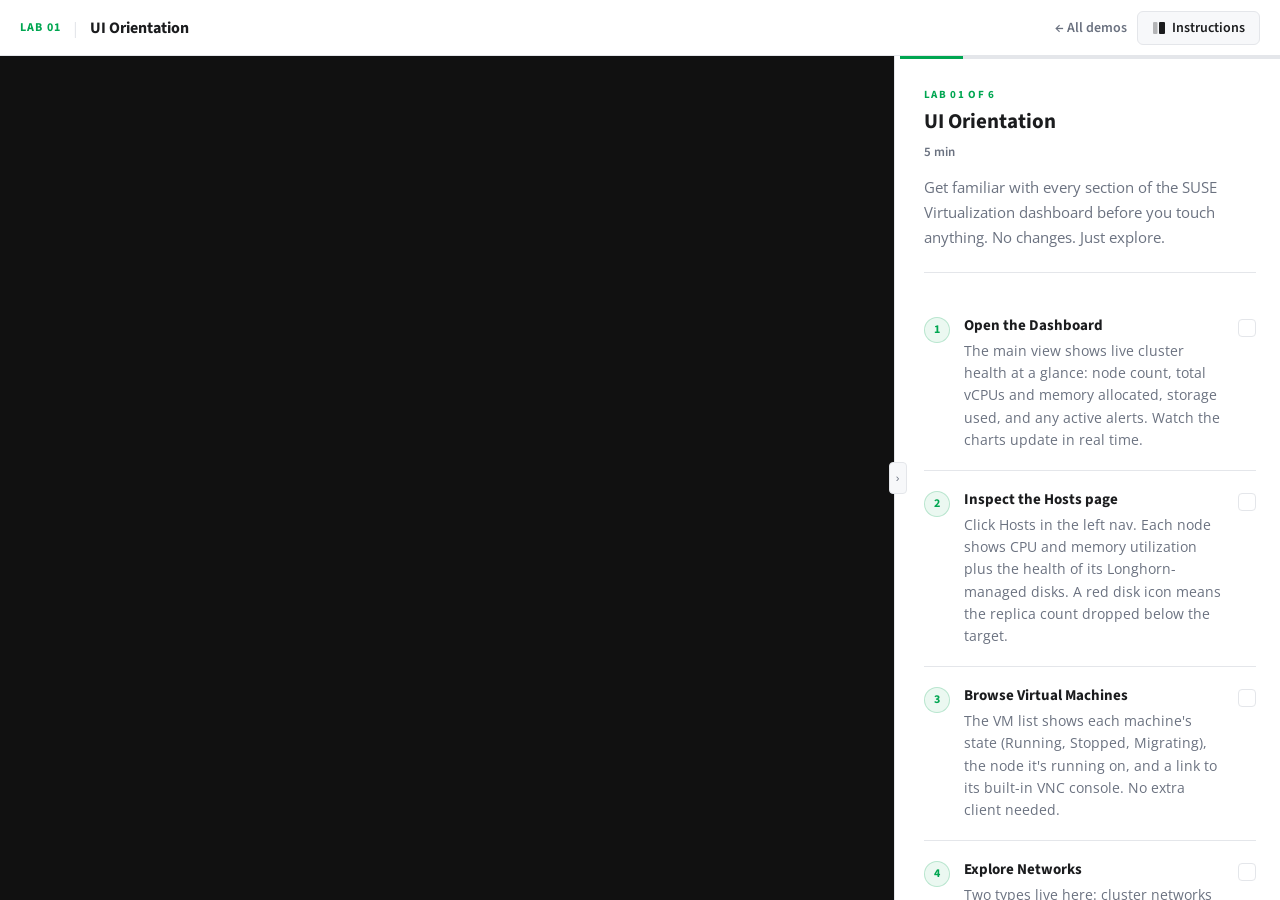
==== lab.html @ 42bbb815 "style: remove SUSE logo from lab topbar, keep on index" ====
<!DOCTYPE html>
<html lang="en">
<head>
  <meta charset="UTF-8">
  <meta name="viewport" content="width=device-width, initial-scale=1.0">
  <title>Lab: SUSE Virtualization</title>
  <link rel="preconnect" href="https://fonts.googleapis.com">
  <link rel="preconnect" href="https://fonts.gstatic.com" crossorigin>
  <link href="https://fonts.googleapis.com/css2?family=Source+Sans+Pro:wght@400;600;700&family=Open+Sans:wght@400;500;600&display=swap" rel="stylesheet">
  <link rel="stylesheet" href="css/lab.css">
</head>
<body>

<div class="lab-shell">

  <!-- ── Top bar ──────────────────────────────────────────── -->
  <header class="lab-topbar">
    <div class="lab-topbar-center">
      <span class="lab-topbar-num" id="js-topbar-num"></span>
      <span class="lab-topbar-sep">|</span>
      <span class="lab-topbar-title" id="js-topbar-title"></span>
    </div>
    <div class="lab-topbar-actions">
      <a href="index.html#demos" class="lab-back-link">← All demos</a>
      <button class="lab-toggle-btn panel-open" id="js-toggle" aria-label="Toggle instructions">
        <svg width="14" height="14" viewBox="0 0 14 14" fill="none" xmlns="http://www.w3.org/2000/svg">
          <rect x="8.5" y="1" width="4.5" height="12" rx="1" fill="currentColor" opacity="0.3"/>
          <rect x="1" y="1" width="6" height="12" rx="1" fill="currentColor"/>
        </svg>
        Instructions
      </button>
    </div>
  </header>

  <!-- ── Body ─────────────────────────────────────────────── -->
  <div class="lab-body">

    <!-- Left: Storylane demo -->
    <div class="lab-frame-area">
      <div class="lab-placeholder" id="js-placeholder">
        <div class="placeholder-card">
          <div class="placeholder-icon">🎬</div>
          <div class="placeholder-title">Demo coming soon</div>
          <p class="placeholder-body">This interactive demo is being recorded. Follow the instructions on the right to preview the flow, then check back once it goes live.</p>
          <a href="index.html#demos" class="placeholder-cta">← Browse all demos</a>
        </div>
      </div>
      <iframe id="js-iframe" class="lab-iframe" src="" allowfullscreen allow="clipboard-write" style="display:none"></iframe>
    </div>

    <!-- Resize handle + collapse button -->
    <div class="lab-resize-handle" id="js-resize">
      <button class="handle-collapse-btn" id="js-collapse" title="Toggle instructions">›</button>
    </div>

    <!-- Right: Instructions panel -->
    <aside class="lab-panel" id="js-panel">
      <div class="panel-progress">
        <div class="panel-progress-fill" id="js-progress" style="width:0%"></div>
      </div>
      <div class="lab-panel-scroll">
        <div class="lab-panel-inner">

          <div class="panel-header">
            <div class="panel-num" id="js-num"></div>
            <div class="panel-title" id="js-title"></div>
            <div class="panel-meta">
              <span class="panel-duration" id="js-duration"></span>
            </div>
            <p class="panel-intro" id="js-intro"></p>
          </div>

          <ol class="lab-steps" id="js-steps"></ol>

          <div class="panel-footer">
            <a href="index.html#demos" class="panel-back">← Back to all demos</a>
            <div class="panel-nav">
              <a href="#" class="panel-nav-btn prev" id="js-prev" hidden>← Previous</a>
              <a href="#" class="panel-nav-btn next" id="js-next" hidden>Next lab →</a>
            </div>
          </div>

        </div>
      </div>
    </aside>

  </div>
</div>

<script>
const LABS = {
  '01': {
    title: 'UI Orientation',
    duration: '5 min',
    storylaneUrl: 'https://demo.suse.com/share/hmtrnbp4ng4d',
    intro: 'Get familiar with every section of the SUSE Virtualization dashboard before you touch anything. No changes. Just explore.',
    steps: [
      {
        title: 'Open the Dashboard',
        body: 'The main view shows live cluster health at a glance: node count, total vCPUs and memory allocated, storage used, and any active alerts. Watch the charts update in real time.'
      },
      {
        title: 'Inspect the Hosts page',
        body: 'Click Hosts in the left nav. Each node shows CPU and memory utilization plus the health of its Longhorn-managed disks. A red disk icon means the replica count dropped below the target.'
      },
      {
        title: 'Browse Virtual Machines',
        body: 'The VM list shows each machine\'s state (Running, Stopped, Migrating), the node it\'s running on, and a link to its built-in VNC console. No extra client needed.'
      },
      {
        title: 'Explore Networks',
        body: 'Two types live here: cluster networks (bound to a physical NIC on each node) and VM networks (VLAN-tagged, delivered to VMs via Multus). You\'ll create both of these in Lab 03.'
      },
      {
        title: 'Check Volumes and Images',
        body: 'Volumes are Longhorn-backed PVCs, one per VM disk. Images are the base qcow2 or ISO files VMs boot from. You can upload new images here at any time.'
      }
    ]
  },
  '02': {
    title: 'Create Your First VM',
    duration: '10 min',
    storylaneUrl: null,
    intro: 'Spin up a Linux or Windows VM from scratch, inject your SSH key via cloud-init, access it through the built-in VNC console, and verify it\'s running exactly to spec.',
    steps: [
      {
        title: 'Pick an image and set resources',
        body: 'Go to Virtual Machines and click Create. Select a qcow2 image for Linux or an ISO for Windows Server. Set the vCPU count and memory to match your workload.'
      },
      {
        title: 'Choose a storage class',
        body: 'Longhorn clones the image into a new PVC automatically. Select a 2-replica class for dev or a 3-replica class for production. The replica count determines how many node failures you can survive.'
      },
      {
        title: 'Inject cloud-init',
        body: 'Paste your SSH public key into the SSH Keys field. Add cloud-init user-data under the Advanced tab to set the hostname, install packages, or run a startup script.'
      },
      {
        title: 'Access via the VNC console',
        body: 'While the VM boots, click the VNC Console button on the VM detail page. You can watch the boot sequence and log in before network connectivity is ready.'
      },
      {
        title: 'SSH in and verify the spec',
        body: 'Once the VM shows Running and an IP appears, SSH in with your key. Run lscpu, free -h, and df -h to confirm the vCPU count, RAM, and disk size match what you configured.'
      }
    ]
  },
  '03': {
    title: 'VM Networking',
    duration: '10 min',
    storylaneUrl: null,
    intro: 'Build a complete VM network from scratch: a cluster network bound to a physical NIC, a VLAN on top of it, an IP pool for LoadBalancer services, and a VM with a second NIC attached.',
    steps: [
      {
        title: 'Create a cluster network',
        body: 'Go to Networks → Cluster Networks. Create a new one and bind it to the physical NIC you want to use for VM traffic on each node. This becomes the physical uplink for your VLANs.'
      },
      {
        title: 'Create a VLAN VM network',
        body: 'Under VM Networks, create an L2VlanNetwork. Set the VLAN ID and select the cluster network you just created. Multus + bridge CNI handles the plumbing. The VM gets a real Layer 2 interface.'
      },
      {
        title: 'Create an IP pool',
        body: 'Under Networks → IP Pools, define the CIDR, gateway, and any reserved ranges. Kube-OVN pulls addresses from this pool when assigning external IPs to LoadBalancer-type services.'
      },
      {
        title: 'Attach the network to a VM',
        body: 'Edit an existing VM and add a second NIC. Select the VLAN VM network you created. The VM now has two interfaces: its management NIC and a dedicated interface on the VLAN segment.'
      }
    ]
  },
  '04': {
    title: 'Storage, Snapshots + Backups',
    duration: '10 min',
    storylaneUrl: null,
    intro: 'Create storage classes for different tiers, take a local VM snapshot, restore from it to prove it works, then set up an off-cluster backup target for real DR coverage.',
    steps: [
      {
        title: 'Create custom storage classes',
        body: 'Go to Advanced → Storage Classes. Create a 2-replica class for dev and a 3-replica class for production. New VMs can select either. The replica count is set at volume creation time.'
      },
      {
        title: 'Take a VM snapshot',
        body: 'Open a running VM and click Snapshots → Take Snapshot. Longhorn writes a crash-consistent copy of all VM disks into the cluster. The VM keeps running throughout.'
      },
      {
        title: 'Simulate data loss and restore',
        body: 'Delete a file inside the VM to simulate data loss. Then restore the VM from the snapshot. The VM rolls back to the exact disk state at snapshot time. The file reappears.'
      },
      {
        title: 'Configure a backup target',
        body: 'Go to Settings → Backup Target. Add an S3 endpoint or NFS share with credentials. Longhorn sends backups off-cluster to this target, giving you a second copy outside the cluster for DR.'
      }
    ]
  },
  '05': {
    title: 'Live Migration',
    duration: '5 min',
    storylaneUrl: null,
    intro: 'Move a running VM from one node to another with zero downtime, no IP change, and no dropped SSH connections. Requires a 3-node cluster.',
    steps: [
      {
        title: 'Confirm cluster readiness',
        body: 'Live migration requires at least 3 nodes. Go to Hosts and confirm all nodes show Schedulable. Check that the target node has enough free CPU and memory for the VM.'
      },
      {
        title: 'Initiate migration',
        body: 'Open the VM\'s context menu (⋮) and click Migrate. Select the target node. SUSE Virtualization uses KubeVirt\'s live migration. Memory pages are transferred to the target while the VM keeps running.'
      },
      {
        title: 'Watch the progress',
        body: 'The VM state shows Migrating. KubeVirt transfers memory pages iteratively, then does a final cutover in milliseconds. The whole process typically finishes in seconds on a LAN.'
      },
      {
        title: 'Verify zero downtime',
        body: 'Keep an SSH session open to the VM throughout. The session stays alive, the IP does not change, and you should see zero packet loss on a ping running in parallel.'
      }
    ]
  },
  '06': {
    title: 'Rancher + RKE2',
    duration: '15 min',
    storylaneUrl: null,
    intro: 'Provision a full production-grade Kubernetes cluster on top of your HCI using Rancher Prime and the Harvester node driver. VMs become Kubernetes nodes automatically.',
    steps: [
      {
        title: 'Import Harvester into Rancher',
        body: 'In Rancher Prime, go to Virtualization Management and click Import Existing. Copy the registration command and run it on a Harvester node. The cluster appears under management within a minute.'
      },
      {
        title: 'Create a Harvester cloud credential',
        body: 'Under Cloud Credentials, add a new Harvester credential using the API URL and a kubeconfig from your Harvester cluster. This gives Rancher access to provision VMs via the Harvester node driver.'
      },
      {
        title: 'Provision an RKE2 cluster',
        body: 'Create a new cluster and select the Harvester infrastructure provider. Define node pools for control plane and workers. Rancher spins up VMs on Harvester automatically. No manual VM creation needed.'
      },
      {
        title: 'Deploy a workload',
        body: 'Once the cluster shows Active, deploy a sample workload: a simple nginx Deployment. Expose it as a LoadBalancer Service. Rancher handles the kubectl apply for you through the UI.'
      },
      {
        title: 'Verify the external IP',
        body: 'Kube-OVN assigns an address from the IP pool you created in Lab 03. The Service External IP field updates automatically. curl the IP to confirm the workload is reachable from outside the cluster.'
      }
    ]
  }
};

const ORDER = ['01', '02', '03', '04', '05', '06'];

function getLabId() {
  const p = new URLSearchParams(window.location.search);
  const id = p.get('lab');
  return LABS[id] ? id : '01';
}

function labUrl(id) {
  return 'lab.html?lab=' + id;
}

function render(id) {
  const lab = LABS[id];
  const idx = ORDER.indexOf(id);

  document.title = 'Lab ' + id + ': ' + lab.title + ' | SUSE Virtualization';

  // Topbar
  document.getElementById('js-topbar-num').textContent  = 'Lab ' + id;
  document.getElementById('js-topbar-title').textContent = lab.title;

  // Panel header
  document.getElementById('js-num').textContent      = 'Lab ' + id + ' of ' + ORDER.length;
  document.getElementById('js-title').textContent    = lab.title;
  document.getElementById('js-duration').textContent = lab.duration;
  document.getElementById('js-intro').textContent    = lab.intro;

  // Progress bar
  document.getElementById('js-progress').style.width =
    ((idx + 1) / ORDER.length * 100) + '%';

  // Steps
  const list = document.getElementById('js-steps');
  list.innerHTML = '';
  lab.steps.forEach(function(step, i) {
    const li = document.createElement('li');
    li.className = 'lab-step';
    li.innerHTML =
      '<div class="step-num">' + (i + 1) + '</div>' +
      '<div class="step-content">' +
        '<div class="step-title">' + step.title + '</div>' +
        '<div class="step-body">' + step.body + '</div>' +
      '</div>' +
      '<div class="step-check" title="Mark done">✓</div>';

    li.querySelector('.step-check').addEventListener('click', function() {
      li.classList.toggle('done');
    });
    list.appendChild(li);
  });

  // Iframe or placeholder
  const iframe = document.getElementById('js-iframe');
  const placeholder = document.getElementById('js-placeholder');
  if (lab.storylaneUrl) {
    iframe.src = lab.storylaneUrl;
    iframe.style.display = 'block';
    placeholder.style.display = 'none';
  } else {
    iframe.style.display = 'none';
    placeholder.style.display = 'flex';
  }

  // Prev / next
  const prev = document.getElementById('js-prev');
  const next = document.getElementById('js-next');
  if (idx > 0) {
    prev.removeAttribute('hidden');
    prev.href = labUrl(ORDER[idx - 1]);
    prev.addEventListener('click', function(e) {
      e.preventDefault();
      history.pushState(null, '', labUrl(ORDER[idx - 1]));
      render(ORDER[idx - 1]);
    });
  } else {
    prev.setAttribute('hidden', '');
  }
  if (idx < ORDER.length - 1) {
    next.removeAttribute('hidden');
    next.href = labUrl(ORDER[idx + 1]);
    next.addEventListener('click', function(e) {
      e.preventDefault();
      history.pushState(null, '', labUrl(ORDER[idx + 1]));
      render(ORDER[idx + 1]);
    });
  } else {
    next.setAttribute('hidden', '');
  }
}

// Collapse helpers
function setPanelCollapsed(collapsed) {
  const panel  = document.getElementById('js-panel');
  const colBtn = document.getElementById('js-collapse');
  const topBtn = document.getElementById('js-toggle');

  panel.style.transition = 'width 0.3s ease, opacity 0.3s ease';

  if (collapsed) {
    panel._savedWidth = panel.offsetWidth;
    panel.style.width = '0px';
    panel.style.opacity = '0';
    panel.style.pointerEvents = 'none';
  } else {
    panel.style.width = (panel._savedWidth || 380) + 'px';
    panel.style.opacity = '';
    panel.style.pointerEvents = '';
  }

  panel.classList.toggle('collapsed', collapsed);
  colBtn.textContent = collapsed ? '‹' : '›';
  topBtn.classList.toggle('panel-open', !collapsed);
  topBtn.querySelector('svg').style.transform = collapsed ? 'none' : 'rotate(180deg)';
}

// Topbar toggle
document.getElementById('js-toggle').addEventListener('click', function() {
  const panel = document.getElementById('js-panel');
  setPanelCollapsed(!panel.classList.contains('collapsed'));
});

// Handle collapse button
document.getElementById('js-collapse').addEventListener('click', function(e) {
  e.stopPropagation();
  const panel = document.getElementById('js-panel');
  setPanelCollapsed(!panel.classList.contains('collapsed'));
});

// Panel resize
(function() {
  const handle = document.getElementById('js-resize');
  const panel  = document.getElementById('js-panel');
  const MIN_W = 240;

  handle.addEventListener('mousedown', function(e) {
    if (e.target.id === 'js-collapse') return;
    if (panel.classList.contains('collapsed')) return;
    e.preventDefault();
    const startX = e.clientX;
    const startW = panel.offsetWidth;

    handle.classList.add('dragging');
    panel.style.transition = 'none';
    document.body.style.userSelect = 'none';
    document.body.style.cursor = 'col-resize';

    function onMove(e) {
      const delta = startX - e.clientX;
      const newW  = Math.max(startW + delta, MIN_W);
      panel.style.width = newW + 'px';
    }

    function onUp() {
      handle.classList.remove('dragging');
      panel.style.transition = '';
      document.body.style.userSelect = '';
      document.body.style.cursor = '';
      document.removeEventListener('mousemove', onMove);
      document.removeEventListener('mouseup', onUp);
    }

    document.addEventListener('mousemove', onMove);
    document.addEventListener('mouseup', onUp);
  });
}());

// Font scaling via ResizeObserver
(function() {
  const panel = document.getElementById('js-panel');
  if (!window.ResizeObserver) return;
  new ResizeObserver(function(entries) {
    for (const entry of entries) {
      const w = entry.contentRect.width;
      const scale = Math.max(0.88, w / 380);
      entry.target.style.setProperty('--panel-scale', scale);
    }
  }).observe(panel);
}());

// Browser back/forward
window.addEventListener('popstate', function() { render(getLabId()); });

render(getLabId());
</script>

</body>
</html>
---- css/lab.css ----
:root {
  --green:        #00A651;
  --green-dim:    rgba(0, 166, 81, 0.08);
  --green-border: rgba(0, 166, 81, 0.22);
  --text:         #1B1C1E;
  --gray:         #6B7280;
  --border:       #E4E6EA;
  --surface:      #F7F8FA;
  --bg:           #FFFFFF;
  --font-head:    'Source Sans Pro', system-ui, sans-serif;
  --font-body:    'Open Sans', system-ui, sans-serif;
  --topbar-h:     56px;
  --panel-w:      380px;
}

*, *::before, *::after { box-sizing: border-box; margin: 0; padding: 0; }

html, body {
  height: 100%;
  overflow: hidden;
  font-family: var(--font-body);
  color: var(--text);
  -webkit-font-smoothing: antialiased;
}

/* ── Top bar ─────────────────────────────────────────────────── */
.lab-topbar {
  height: var(--topbar-h);
  background: #fff;
  border-bottom: 1px solid var(--border);
  display: flex;
  align-items: center;
  padding: 0 20px;
  gap: 14px;
  position: relative;
  z-index: 10;
}

.lab-logo { height: 22px; width: auto; display: block; }

.lab-topbar-divider {
  width: 1px;
  height: 20px;
  background: var(--border);
  flex-shrink: 0;
}

.lab-topbar-center {
  flex: 1;
  display: flex;
  align-items: center;
  gap: 10px;
  min-width: 0;
}

.lab-topbar-num {
  font-family: var(--font-head);
  font-size: 12px;
  font-weight: 700;
  color: var(--green);
  text-transform: uppercase;
  letter-spacing: 0.10em;
  flex-shrink: 0;
}

.lab-topbar-sep {
  color: var(--border);
  font-size: 16px;
  flex-shrink: 0;
}

.lab-topbar-title {
  font-family: var(--font-head);
  font-size: 16px;
  font-weight: 700;
  color: var(--text);
  white-space: nowrap;
  overflow: hidden;
  text-overflow: ellipsis;
}

.lab-topbar-actions {
  display: flex;
  align-items: center;
  gap: 10px;
  flex-shrink: 0;
}

.lab-back-link {
  font-family: var(--font-head);
  font-size: 14px;
  font-weight: 600;
  color: var(--gray);
  text-decoration: none;
  padding: 6px 0;
}
.lab-back-link:hover { color: var(--text); }

.lab-toggle-btn {
  font-family: var(--font-head);
  font-size: 14px;
  font-weight: 600;
  padding: 6px 14px;
  border-radius: 6px;
  border: 1px solid var(--border);
  background: var(--surface);
  color: var(--text);
  cursor: pointer;
  display: flex;
  align-items: center;
  gap: 6px;
  transition: background 0.15s, border-color 0.15s, color 0.15s;
}
.lab-toggle-btn:hover {
  background: var(--green-dim);
  border-color: var(--green-border);
  color: var(--green);
}
.lab-toggle-btn svg { transition: transform 0.25s ease; }
.lab-toggle-btn.panel-open svg { transform: rotate(180deg); }

/* ── Shell body ──────────────────────────────────────────────── */
.lab-shell {
  display: flex;
  flex-direction: column;
  height: 100vh;
}

.lab-body {
  flex: 1;
  display: flex;
  overflow: hidden;
}

/* ── Demo iframe area ────────────────────────────────────────── */
.lab-frame-area {
  flex: 1;
  min-width: 0;
  background: #111;
  position: relative;
}

.lab-iframe {
  width: 100%;
  height: 100%;
  border: 0;
  display: block;
}

.lab-placeholder {
  width: 100%;
  height: 100%;
  display: flex;
  align-items: center;
  justify-content: center;
  padding: 40px;
}

.placeholder-card {
  text-align: center;
  max-width: 380px;
}

.placeholder-icon {
  font-size: 52px;
  margin-bottom: 20px;
  opacity: 0.8;
}

.placeholder-title {
  font-family: var(--font-head);
  font-size: 22px;
  font-weight: 700;
  color: rgba(255,255,255,0.9);
  margin-bottom: 12px;
}

.placeholder-body {
  font-size: 14px;
  color: rgba(255,255,255,0.45);
  line-height: 1.65;
  margin-bottom: 28px;
}

.placeholder-cta {
  display: inline-block;
  font-family: var(--font-head);
  font-size: 14px;
  font-weight: 600;
  color: var(--green);
  text-decoration: none;
  padding: 9px 22px;
  border: 1px solid rgba(0,166,81,0.35);
  border-radius: 6px;
  background: rgba(0,166,81,0.08);
  transition: background 0.15s;
}
.placeholder-cta:hover { background: rgba(0,166,81,0.16); text-decoration: none; }

/* ── Resize handle ───────────────────────────────────────────── */
.lab-resize-handle {
  width: 6px;
  flex-shrink: 0;
  background: transparent;
  border-left: 1px solid var(--border);
  cursor: col-resize;
  position: relative;
  transition: border-color 0.15s, background 0.15s;
  z-index: 5;
}

.lab-resize-handle:hover,
.lab-resize-handle.dragging {
  border-left-color: var(--green);
  background: var(--green-dim);
}

.handle-collapse-btn {
  position: absolute;
  top: 50%;
  left: 50%;
  transform: translate(-50%, -50%);
  width: 18px;
  height: 32px;
  background: var(--surface);
  border: 1px solid var(--border);
  border-radius: 4px;
  cursor: pointer;
  display: flex;
  align-items: center;
  justify-content: center;
  font-size: 11px;
  color: var(--gray);
  padding: 0;
  line-height: 1;
  transition: background 0.15s, border-color 0.15s, color 0.15s;
  z-index: 6;
}

.handle-collapse-btn:hover {
  background: var(--green-dim);
  border-color: var(--green-border);
  color: var(--green);
}

/* ── Instructions panel ──────────────────────────────────────── */
.lab-panel {
  --panel-scale: 1;
  width: var(--panel-w);
  flex-shrink: 0;
  background: var(--bg);
  display: flex;
  flex-direction: column;
  overflow: hidden;
  transition: width 0.3s ease, opacity 0.3s ease;
}

.lab-panel.collapsed {
  width: 0;
  opacity: 0;
  pointer-events: none;
}

.lab-panel-scroll {
  flex: 1;
  overflow-y: auto;
  overscroll-behavior: contain;
}

.lab-panel-inner {
  padding: 28px 24px 24px;
  display: flex;
  flex-direction: column;
  min-height: 100%;
}

/* Panel header */
.panel-header {
  padding-bottom: 22px;
  border-bottom: 1px solid var(--border);
  margin-bottom: 24px;
}

.panel-num {
  font-family: var(--font-head);
  font-size: calc(11px * var(--panel-scale));
  font-weight: 700;
  letter-spacing: 0.12em;
  text-transform: uppercase;
  color: var(--green);
  margin-bottom: 6px;
}

.panel-title {
  font-family: var(--font-head);
  font-size: calc(21px * var(--panel-scale));
  font-weight: 700;
  color: var(--text);
  line-height: 1.3;
  margin-bottom: 8px;
}

.panel-meta {
  display: flex;
  align-items: center;
  gap: 8px;
  margin-bottom: 14px;
}

.panel-duration {
  font-family: var(--font-head);
  font-size: calc(13px * var(--panel-scale));
  font-weight: 600;
  color: var(--gray);
}

.panel-intro {
  font-size: calc(15px * var(--panel-scale));
  color: var(--gray);
  line-height: 1.65;
}

/* Steps list */
.lab-steps {
  list-style: none;
  flex: 1;
}

.lab-step {
  display: flex;
  gap: 14px;
  padding: 18px 0;
  border-bottom: 1px solid var(--border);
  cursor: default;
}
.lab-step:last-child { border-bottom: none; }

.step-num {
  flex-shrink: 0;
  width: 26px;
  height: 26px;
  border-radius: 50%;
  background: var(--green-dim);
  border: 1.5px solid var(--green-border);
  color: var(--green);
  font-family: var(--font-head);
  font-size: 12px;
  font-weight: 700;
  display: flex;
  align-items: center;
  justify-content: center;
  margin-top: 2px;
  transition: background 0.15s, border-color 0.15s;
}

.lab-step.done .step-num {
  background: var(--green);
  border-color: var(--green);
  color: #fff;
}

.step-content { flex: 1; min-width: 0; }

.step-title {
  font-family: var(--font-head);
  font-size: calc(15px * var(--panel-scale));
  font-weight: 700;
  color: var(--text);
  margin-bottom: 4px;
  transition: color 0.15s;
}

.lab-step.done .step-title {
  color: var(--gray);
  text-decoration: line-through;
  text-decoration-color: var(--border);
}

.step-body {
  font-size: calc(14px * var(--panel-scale));
  color: var(--gray);
  line-height: 1.6;
}

.step-check {
  flex-shrink: 0;
  width: 18px;
  height: 18px;
  border: 1.5px solid var(--border);
  border-radius: 4px;
  margin-top: 4px;
  cursor: pointer;
  display: flex;
  align-items: center;
  justify-content: center;
  transition: background 0.15s, border-color 0.15s;
  font-size: 11px;
  color: transparent;
}
.lab-step:hover .step-check { border-color: var(--green); }
.lab-step.done .step-check {
  background: var(--green);
  border-color: var(--green);
  color: #fff;
}

/* Panel footer */
.panel-footer {
  padding-top: 22px;
  border-top: 1px solid var(--border);
  margin-top: 24px;
  display: flex;
  flex-direction: column;
  gap: 14px;
}

.panel-back {
  font-family: var(--font-head);
  font-size: calc(14px * var(--panel-scale));
  font-weight: 600;
  color: var(--gray);
  text-decoration: none;
}
.panel-back:hover { color: var(--text); }

.panel-nav {
  display: flex;
  gap: 8px;
}

.panel-nav-btn {
  flex: 1;
  text-align: center;
  font-family: var(--font-head);
  font-size: calc(14px * var(--panel-scale));
  font-weight: 600;
  padding: 8px 10px;
  border-radius: 6px;
  border: 1px solid var(--border);
  background: var(--surface);
  color: var(--text);
  text-decoration: none;
  transition: background 0.15s, border-color 0.15s, color 0.15s;
}
.panel-nav-btn:hover {
  background: var(--green-dim);
  border-color: var(--green-border);
  color: var(--green);
  text-decoration: none;
}
.panel-nav-btn.next {
  background: var(--green);
  color: #fff;
  border-color: var(--green);
}
.panel-nav-btn.next:hover { background: #009046; border-color: #009046; color: #fff; }
.panel-nav-btn[hidden] { display: none; }

/* Progress bar at top of panel */
.panel-progress {
  height: 3px;
  background: var(--border);
  flex-shrink: 0;
}
.panel-progress-fill {
  height: 100%;
  background: var(--green);
  transition: width 0.3s ease;
}

/* ── Responsive ──────────────────────────────────────────────── */
@media (max-width: 800px) {
  html, body { overflow: auto; }
  .lab-shell { height: auto; }
  .lab-body { flex-direction: column; overflow: visible; }
  .lab-frame-area { height: 55vw; min-height: 280px; }
  .lab-resize-handle { display: none; }
  .lab-panel {
    width: 100%;
    border-top: 1px solid var(--border);
    transition: none;
  }
  .lab-panel.collapsed {
    width: 100%;
    opacity: 1;
    pointer-events: auto;
    max-height: 0;
    border-top: none;
  }
  .lab-topbar-title { display: none; }
  --panel-w: 100%;
}
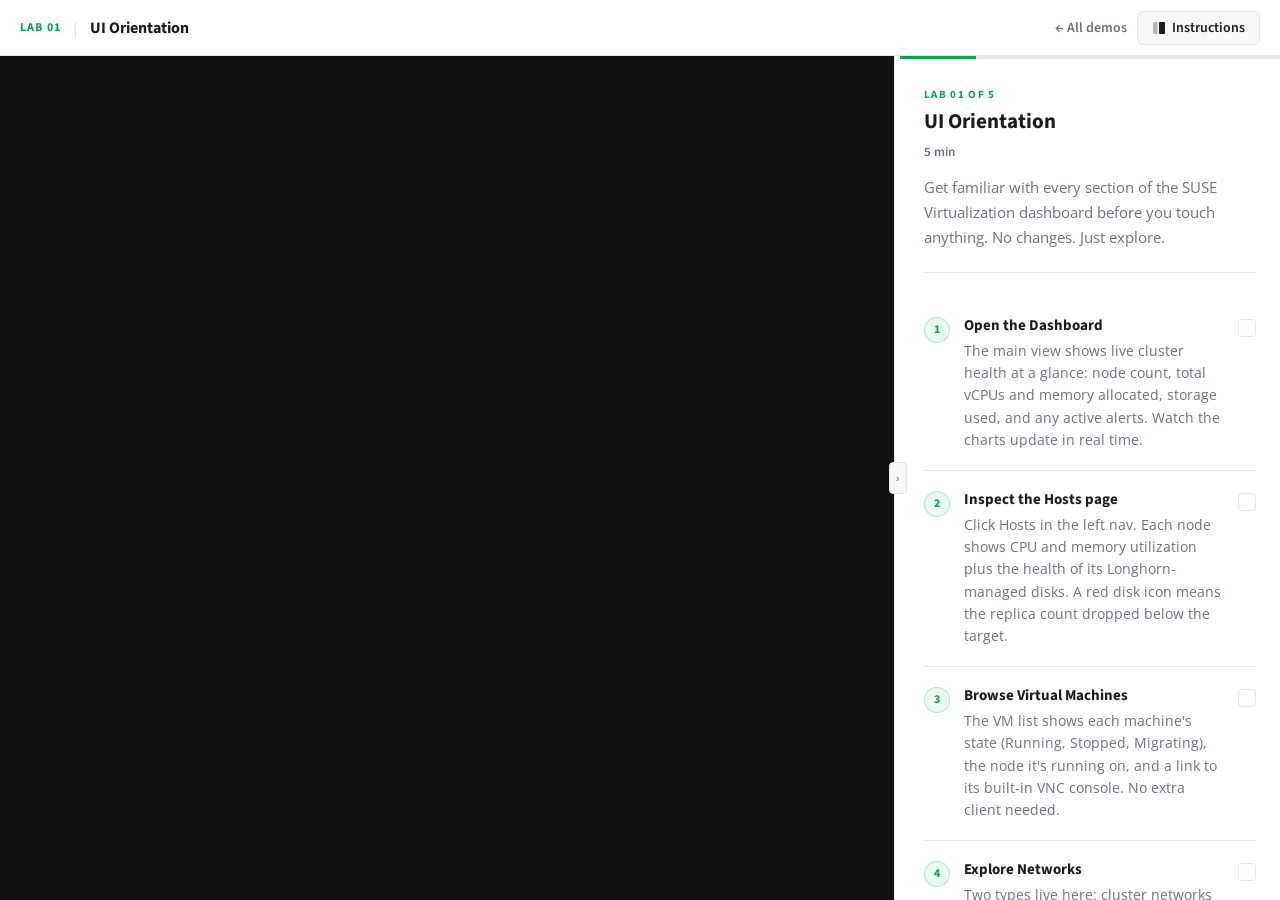
==== commit 3e75db52: "content: expand Lab 03 steps to match updated networking approach" ====
--- a/lab.html
+++ b/lab.html
@@ -147,25 +147,25 @@
   },
   '03': {
     title: 'VM Networking',
-    duration: '10 min',
+    duration: '8 min',
     storylaneUrl: null,
-    intro: 'Build a complete VM network from scratch: a cluster network bound to a physical NIC, a VLAN on top of it, an IP pool for LoadBalancer services, and a VM with a second NIC attached.',
+    intro: 'Build a VM network from scratch: a cluster network bound to a physical NIC, an untagged VM network on top of it, and a VM with a second NIC attached. No VLAN tags, no IP pools — just a clean Layer 2 path from the VM to the wire.',
     steps: [
       {
         title: 'Create a cluster network',
-        body: 'Go to Networks → Cluster Networks. Create a new one and bind it to the physical NIC you want to use for VM traffic on each node. This becomes the physical uplink for your VLANs.'
-      },
-      {
-        title: 'Create a VLAN VM network',
-        body: 'Under VM Networks, create an L2VlanNetwork. Set the VLAN ID and select the cluster network you just created. Multus + bridge CNI handles the plumbing. The VM gets a real Layer 2 interface.'
-      },
-      {
-        title: 'Create an IP pool',
-        body: 'Under Networks → IP Pools, define the CIDR, gateway, and any reserved ranges. Kube-OVN pulls addresses from this pool when assigning external IPs to LoadBalancer-type services.'
+        body: 'Go to Networks → Cluster Networks and click Create. Bind it to the physical NIC you want to use for VM traffic on each node. Every node needs a binding — if a node has no binding, VMs using this network cannot run on it. This becomes the physical uplink for all VM networks you build on top of it.'
+      },
+      {
+        title: 'Create an untagged VM network',
+        body: 'Go to Networks → VM Networks and click Create. Select the cluster network you just created as the uplink. Leave the VLAN ID field empty — no tag means untagged traffic. Multus + bridge CNI wires the VM directly onto the physical uplink at Layer 2.'
       },
       {
         title: 'Attach the network to a VM',
-        body: 'Edit an existing VM and add a second NIC. Select the VLAN VM network you created. The VM now has two interfaces: its management NIC and a dedicated interface on the VLAN segment.'
+        body: 'Open an existing VM, click Edit, and go to the Networks tab. Click Add Network and select the VM network you created. Save and restart the VM. It now has two NICs: the original management interface and a second one on the new untagged network segment.'
+      },
+      {
+        title: 'Verify the second NIC inside the VM',
+        body: 'SSH into the VM and run ip addr show. You should see a second interface (eth1 or similar) with no IP yet. Assign a static address in the same subnet as your uplink and run ping toward the gateway to confirm Layer 2 connectivity is working.'
       }
     ]
   },
@@ -217,37 +217,9 @@
       }
     ]
   },
-  '06': {
-    title: 'Rancher + RKE2',
-    duration: '15 min',
-    storylaneUrl: null,
-    intro: 'Provision a full production-grade Kubernetes cluster on top of your HCI using Rancher Prime and the Harvester node driver. VMs become Kubernetes nodes automatically.',
-    steps: [
-      {
-        title: 'Import Harvester into Rancher',
-        body: 'In Rancher Prime, go to Virtualization Management and click Import Existing. Copy the registration command and run it on a Harvester node. The cluster appears under management within a minute.'
-      },
-      {
-        title: 'Create a Harvester cloud credential',
-        body: 'Under Cloud Credentials, add a new Harvester credential using the API URL and a kubeconfig from your Harvester cluster. This gives Rancher access to provision VMs via the Harvester node driver.'
-      },
-      {
-        title: 'Provision an RKE2 cluster',
-        body: 'Create a new cluster and select the Harvester infrastructure provider. Define node pools for control plane and workers. Rancher spins up VMs on Harvester automatically. No manual VM creation needed.'
-      },
-      {
-        title: 'Deploy a workload',
-        body: 'Once the cluster shows Active, deploy a sample workload: a simple nginx Deployment. Expose it as a LoadBalancer Service. Rancher handles the kubectl apply for you through the UI.'
-      },
-      {
-        title: 'Verify the external IP',
-        body: 'Kube-OVN assigns an address from the IP pool you created in Lab 03. The Service External IP field updates automatically. curl the IP to confirm the workload is reachable from outside the cluster.'
-      }
-    ]
-  }
 };
 
-const ORDER = ['01', '02', '03', '04', '05', '06'];
+const ORDER = ['01', '02', '03', '04', '05'];
 
 function getLabId() {
   const p = new URLSearchParams(window.location.search);
--- a/css/lab.css
+++ b/css/lab.css
@@ -468,7 +468,26 @@
   transition: width 0.3s ease;
 }
 
-/* ── Responsive ──────────────────────────────────────────────── */
+/* ── Responsive: large screens (≥1440px) ────────────────────── */
+@media (min-width: 1440px) {
+  :root { --panel-w: 440px; --topbar-h: 60px; }
+}
+
+@media (min-width: 1920px) {
+  :root { --panel-w: 520px; --topbar-h: 64px; }
+  .lab-topbar-title { font-size: 18px; }
+  .lab-back-link    { font-size: 15px; }
+  .lab-toggle-btn   { font-size: 15px; }
+}
+
+/* ── Responsive: tablet landscape (801px – 1100px) ──────────── */
+@media (min-width: 801px) and (max-width: 1100px) {
+  :root { --panel-w: 300px; }
+  .lab-topbar-title { font-size: 14px; }
+  .lab-topbar-num   { font-size: 11px; }
+}
+
+/* ── Responsive: mobile (≤800px) ────────────────────────────── */
 @media (max-width: 800px) {
   html, body { overflow: auto; }
   .lab-shell { height: auto; }
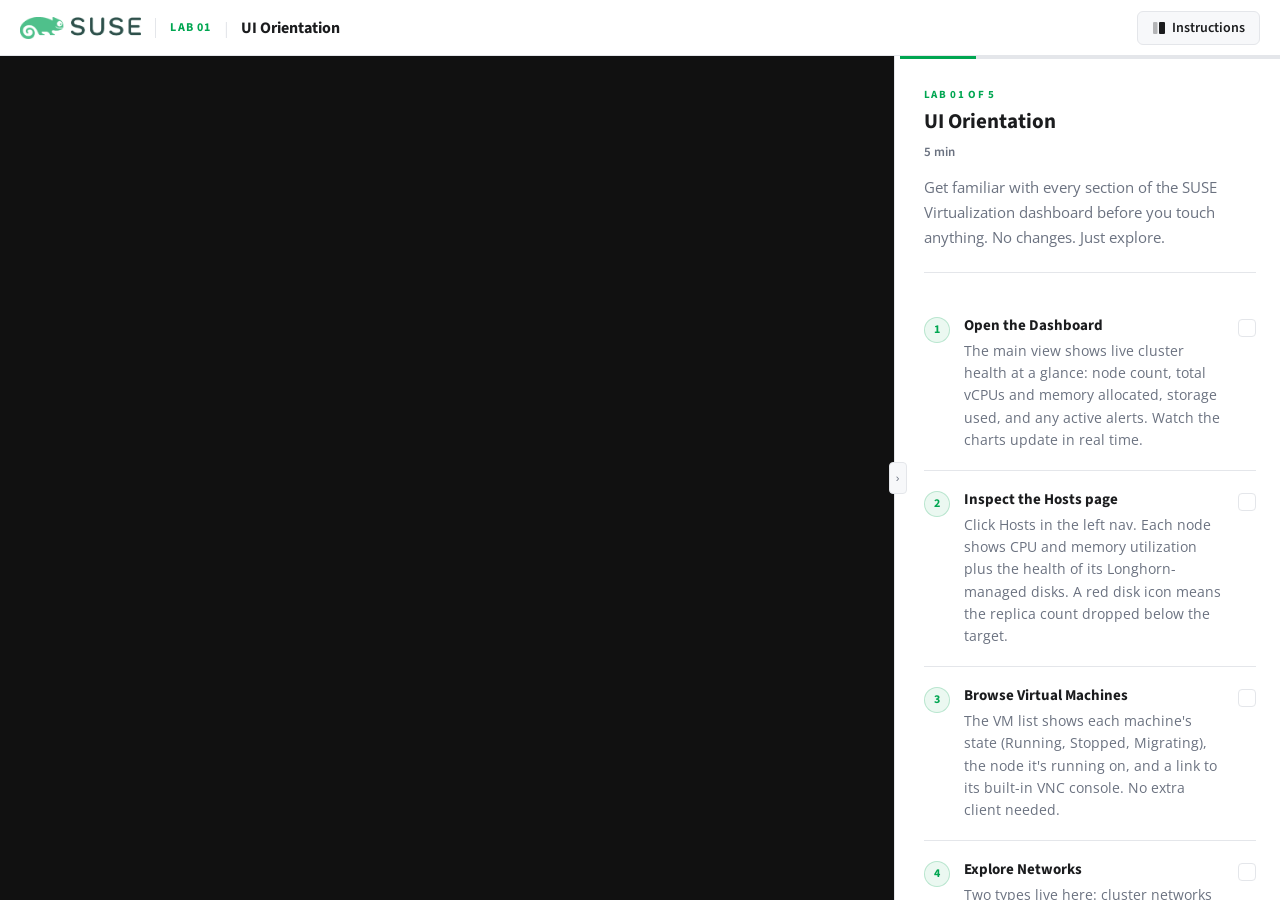
==== commit e99d9a03: "ui: add SUSE logo home button to lab topbar" ====
--- a/lab.html
+++ b/lab.html
@@ -15,13 +15,16 @@
 
   <!-- ── Top bar ──────────────────────────────────────────── -->
   <header class="lab-topbar">
+    <a href="index.html" class="lab-home-link" title="All demos">
+      <img src="img/suse-logo.png" alt="SUSE" class="lab-logo">
+    </a>
+    <div class="lab-topbar-divider"></div>
     <div class="lab-topbar-center">
       <span class="lab-topbar-num" id="js-topbar-num"></span>
       <span class="lab-topbar-sep">|</span>
       <span class="lab-topbar-title" id="js-topbar-title"></span>
     </div>
     <div class="lab-topbar-actions">
-      <a href="index.html#demos" class="lab-back-link">← All demos</a>
       <button class="lab-toggle-btn panel-open" id="js-toggle" aria-label="Toggle instructions">
         <svg width="14" height="14" viewBox="0 0 14 14" fill="none" xmlns="http://www.w3.org/2000/svg">
           <rect x="8.5" y="1" width="4.5" height="12" rx="1" fill="currentColor" opacity="0.3"/>
@@ -120,7 +123,7 @@
   '02': {
     title: 'Create Your First VM',
     duration: '10 min',
-    storylaneUrl: null,
+    storylaneUrl: 'https://demo.suse.com/share/vq7ywrqjvisd',
     intro: 'Spin up a Linux or Windows VM from scratch, inject your SSH key via cloud-init, access it through the built-in VNC console, and verify it\'s running exactly to spec.',
     steps: [
       {
@@ -148,7 +151,7 @@
   '03': {
     title: 'VM Networking',
     duration: '8 min',
-    storylaneUrl: null,
+    storylaneUrl: 'https://demo.suse.com/share/iqo5nsgeclev',
     intro: 'Build a VM network from scratch: a cluster network bound to a physical NIC, an untagged VM network on top of it, and a VM with a second NIC attached. No VLAN tags, no IP pools — just a clean Layer 2 path from the VM to the wire.',
     steps: [
       {
@@ -172,7 +175,7 @@
   '04': {
     title: 'Storage, Snapshots + Backups',
     duration: '10 min',
-    storylaneUrl: null,
+    storylaneUrl: 'https://demo.suse.com/share/26z5rl0yjgy6',
     intro: 'Create storage classes for different tiers, take a local VM snapshot, restore from it to prove it works, then set up an off-cluster backup target for real DR coverage.',
     steps: [
       {
@@ -196,7 +199,7 @@
   '05': {
     title: 'Live Migration',
     duration: '5 min',
-    storylaneUrl: null,
+    storylaneUrl: 'https://demo.suse.com/share/jbm5ec6blpxm',
     intro: 'Move a running VM from one node to another with zero downtime, no IP change, and no dropped SSH connections. Requires a 3-node cluster.',
     steps: [
       {
--- a/css/lab.css
+++ b/css/lab.css
@@ -37,6 +37,15 @@
 }
 
 .lab-logo { height: 22px; width: auto; display: block; }
+
+.lab-home-link {
+  display: flex;
+  align-items: center;
+  flex-shrink: 0;
+  opacity: 0.85;
+  transition: opacity 0.15s;
+}
+.lab-home-link:hover { opacity: 1; }
 
 .lab-topbar-divider {
   width: 1px;
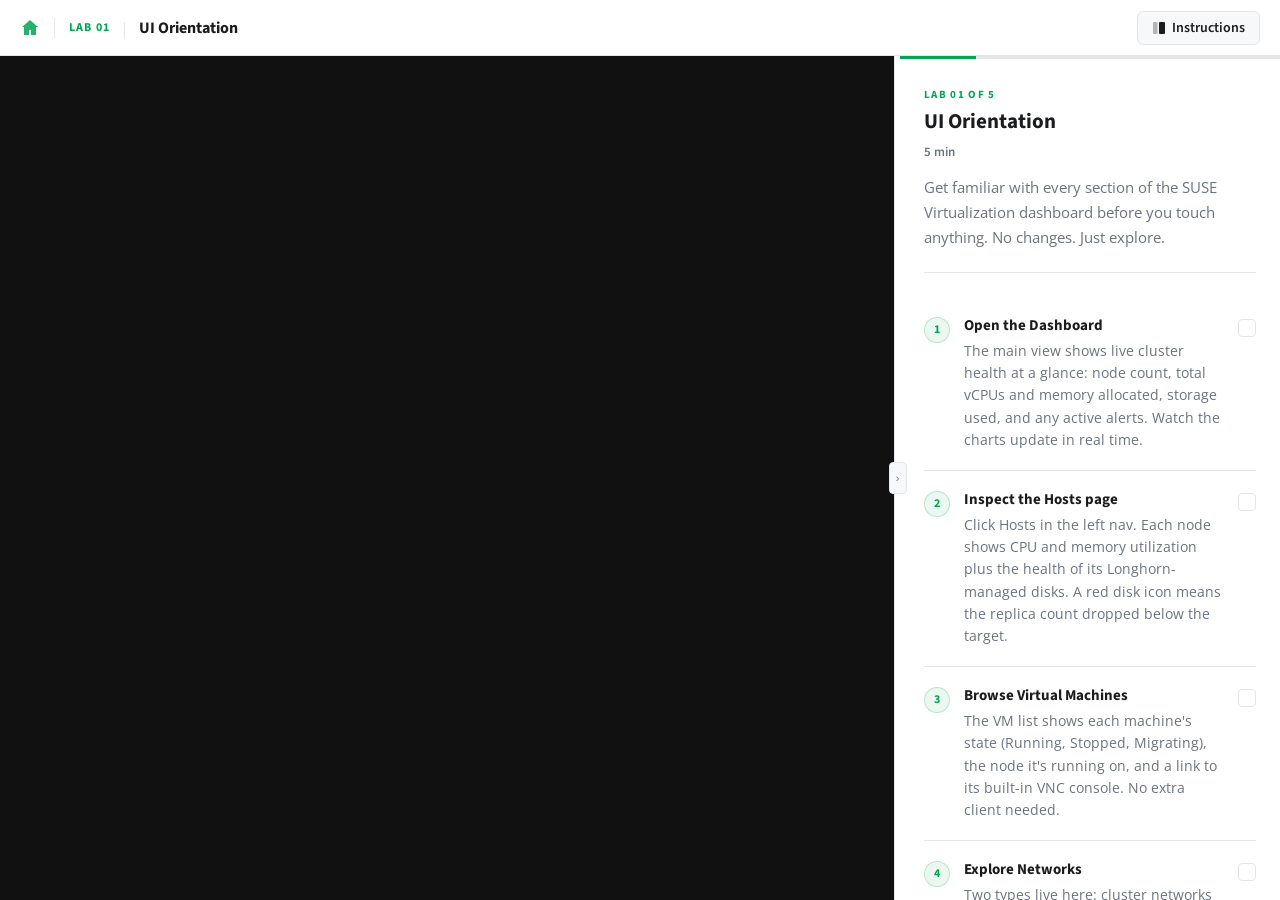
==== commit 118b2a0b: "ui: replace logo with green home icon in lab topbar" ====
--- a/lab.html
+++ b/lab.html
@@ -16,7 +16,9 @@
   <!-- ── Top bar ──────────────────────────────────────────── -->
   <header class="lab-topbar">
     <a href="index.html" class="lab-home-link" title="All demos">
-      <img src="img/suse-logo.png" alt="SUSE" class="lab-logo">
+      <svg width="20" height="20" viewBox="0 0 20 20" fill="none" xmlns="http://www.w3.org/2000/svg" aria-hidden="true">
+        <path d="M10 2L2 9h2v8h5v-5h2v5h5V9h2L10 2z" fill="#00A651"/>
+      </svg>
     </a>
     <div class="lab-topbar-divider"></div>
     <div class="lab-topbar-center">
